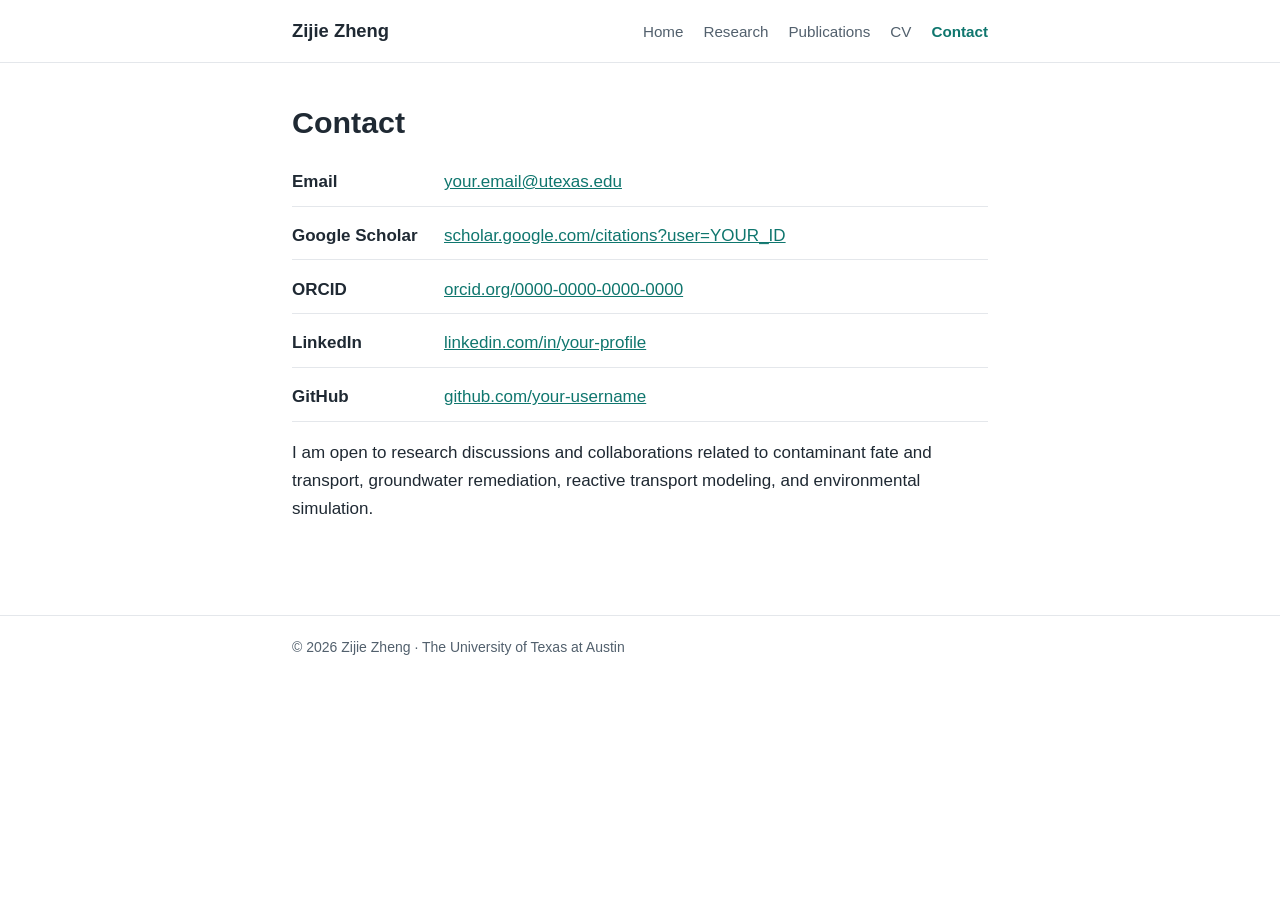
==== contact.html @ 678853e4 "Initial academic website: Home, Research, Publications, CV, Contact Co-Authored-By: Claude Fable 5 <" ====
<!DOCTYPE html>
<html lang="en">
<head>
  <meta charset="UTF-8">
  <meta name="viewport" content="width=device-width, initial-scale=1.0">
  <title>Contact — Zijie Zheng</title>
  <meta name="description" content="Contact information for Zijie Zheng, environmental engineering Ph.D. researcher at UT Austin.">
  <link rel="stylesheet" href="css/style.css">
</head>
<body>

<header>
  <div class="header-inner">
    <a class="site-name" href="index.html">Zijie Zheng</a>
    <nav>
      <a href="index.html">Home</a>
      <a href="research.html">Research</a>
      <a href="publications.html">Publications</a>
      <a href="cv.html">CV</a>
      <a href="contact.html" class="active">Contact</a>
    </nav>
  </div>
</header>

<main>
  <h1>Contact</h1>

  <!-- EDIT: replace the placeholder values and # links below -->
  <ul class="contact-list">
    <li>
      <span class="contact-label">Email</span>
      <a href="mailto:your.email@utexas.edu">your.email@utexas.edu</a>
    </li>
    <li>
      <span class="contact-label">Google Scholar</span>
      <a href="#">scholar.google.com/citations?user=YOUR_ID</a>
    </li>
    <li>
      <span class="contact-label">ORCID</span>
      <a href="#">orcid.org/0000-0000-0000-0000</a>
    </li>
    <li>
      <span class="contact-label">LinkedIn</span>
      <a href="#">linkedin.com/in/your-profile</a>
    </li>
    <li>
      <span class="contact-label">GitHub</span>
      <a href="#">github.com/your-username</a>
    </li>
  </ul>

  <p>
    I am open to research discussions and collaborations related to
    contaminant fate and transport, groundwater remediation, reactive
    transport modeling, and environmental simulation.
  </p>
</main>

<footer>
  <div class="footer-inner">
    &copy; 2026 Zijie Zheng &middot; The University of Texas at Austin
  </div>
</footer>

</body>
</html>
---- css/style.css ----
/* ============================================================
   Academic website stylesheet
   To change the accent color, edit --accent and --accent-dark.
   ============================================================ */

:root {
  --accent: #0f766e;        /* calm teal */
  --accent-dark: #0d5f59;   /* darker teal for hover states */
  --text: #1f2933;          /* near-black body text */
  --text-muted: #52606d;    /* gray for secondary text */
  --border: #e4e7eb;        /* light gray borders */
  --bg-subtle: #f7f9f9;     /* very light background for cards */
  --max-width: 46rem;       /* content column width */
}

* {
  box-sizing: border-box;
}

body {
  margin: 0;
  font-family: -apple-system, BlinkMacSystemFont, "Segoe UI", Roboto,
    "Helvetica Neue", Arial, sans-serif;
  font-size: 1.0625rem;
  line-height: 1.65;
  color: var(--text);
  background: #ffffff;
}

/* ---------- Header and navigation ---------- */

header {
  border-bottom: 1px solid var(--border);
}

.header-inner {
  max-width: var(--max-width);
  margin: 0 auto;
  padding: 1rem 1.25rem;
  display: flex;
  flex-wrap: wrap;
  align-items: baseline;
  justify-content: space-between;
  gap: 0.5rem 1.5rem;
}

.site-name {
  font-size: 1.15rem;
  font-weight: 700;
  color: var(--text);
  text-decoration: none;
}

nav {
  display: flex;
  flex-wrap: wrap;
  gap: 0.25rem 1.25rem;
}

nav a {
  color: var(--text-muted);
  text-decoration: none;
  font-size: 0.95rem;
}

nav a:hover {
  color: var(--accent);
}

nav a.active {
  color: var(--accent);
  font-weight: 600;
}

/* ---------- Main content ---------- */

main {
  max-width: var(--max-width);
  margin: 0 auto;
  padding: 2.5rem 1.25rem 3rem;
}

h1 {
  font-size: 1.9rem;
  line-height: 1.25;
  margin: 0 0 0.5rem;
}

h2 {
  font-size: 1.3rem;
  margin: 2.25rem 0 0.5rem;
  padding-bottom: 0.3rem;
  border-bottom: 2px solid var(--accent);
  display: inline-block;
}

h3 {
  font-size: 1.1rem;
  margin: 1.5rem 0 0.25rem;
}

p {
  margin: 0.75rem 0;
}

a {
  color: var(--accent);
}

a:hover {
  color: var(--accent-dark);
}

ul {
  padding-left: 1.4rem;
}

li {
  margin: 0.35rem 0;
}

.tagline {
  color: var(--text-muted);
  font-size: 1.05rem;
  margin-top: 0;
}

.muted {
  color: var(--text-muted);
  font-size: 0.95rem;
}

/* ---------- Buttons and link rows ---------- */

.button-row {
  display: flex;
  flex-wrap: wrap;
  gap: 0.6rem;
  margin: 1.5rem 0;
}

.button {
  display: inline-block;
  padding: 0.5rem 1.1rem;
  border: 1.5px solid var(--accent);
  border-radius: 6px;
  color: var(--accent);
  text-decoration: none;
  font-size: 0.95rem;
  font-weight: 600;
}

.button:hover {
  background: var(--accent);
  color: #ffffff;
}

.button.primary {
  background: var(--accent);
  color: #ffffff;
}

.button.primary:hover {
  background: var(--accent-dark);
  border-color: var(--accent-dark);
}

/* ---------- Publications ---------- */

.publication {
  margin: 1.25rem 0;
  padding: 1rem 1.25rem;
  background: var(--bg-subtle);
  border-left: 3px solid var(--accent);
  border-radius: 0 6px 6px 0;
}

.publication p {
  margin: 0.2rem 0;
}

.pub-title {
  font-weight: 600;
}

.pub-venue {
  color: var(--text-muted);
  font-style: italic;
  font-size: 0.95rem;
}

/* ---------- Contact list ---------- */

.contact-list {
  list-style: none;
  padding: 0;
}

.contact-list li {
  display: flex;
  flex-wrap: wrap;
  gap: 0.5rem;
  padding: 0.6rem 0;
  border-bottom: 1px solid var(--border);
}

.contact-label {
  font-weight: 600;
  min-width: 9rem;
}

/* ---------- Footer ---------- */

footer {
  border-top: 1px solid var(--border);
  margin-top: 2rem;
}

.footer-inner {
  max-width: var(--max-width);
  margin: 0 auto;
  padding: 1.25rem;
  color: var(--text-muted);
  font-size: 0.875rem;
}

/* ---------- Small screens ---------- */

@media (max-width: 600px) {
  body {
    font-size: 1rem;
  }

  h1 {
    font-size: 1.55rem;
  }

  .header-inner {
    flex-direction: column;
    align-items: flex-start;
  }

  .contact-label {
    min-width: 100%;
  }
}
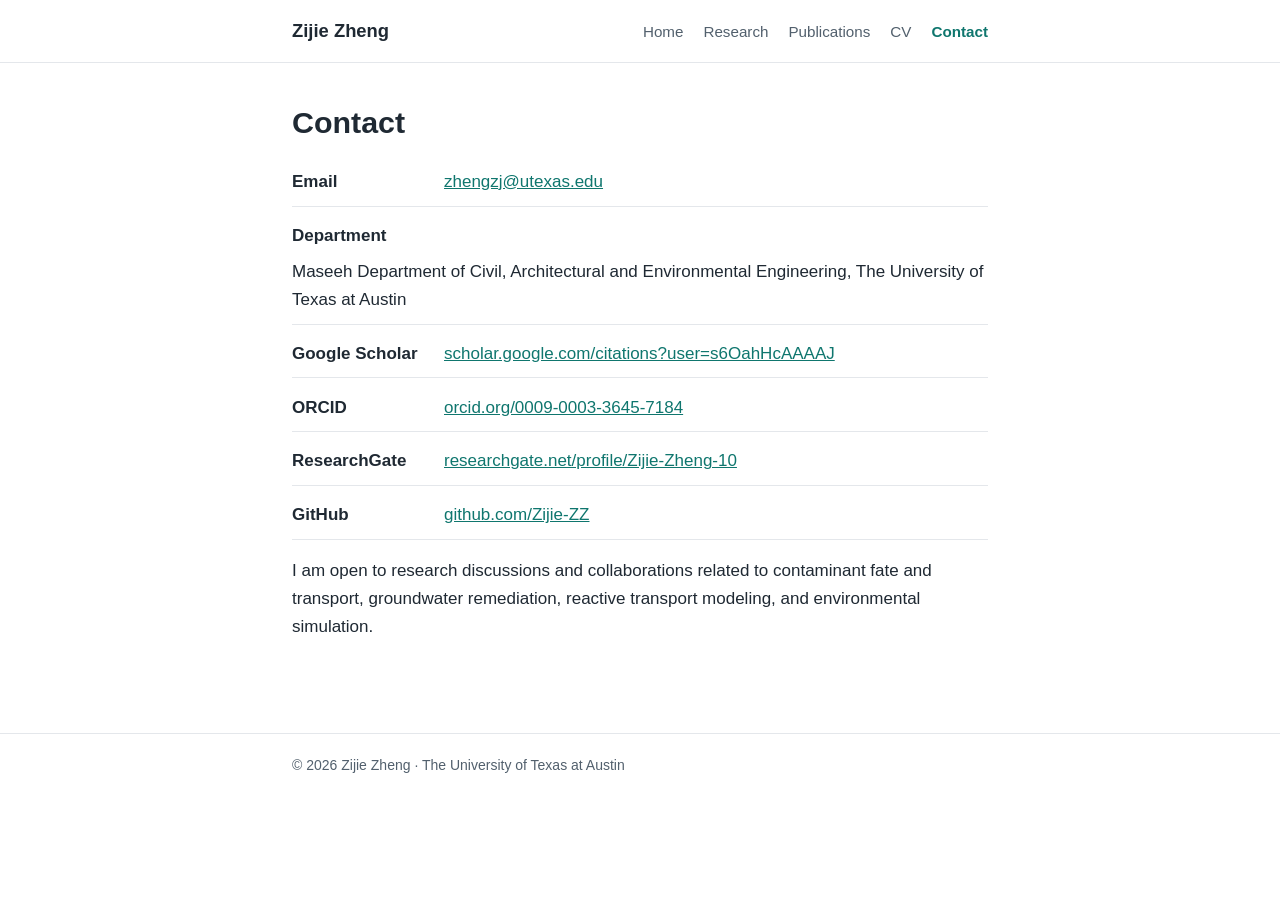
==== commit 688d4019: "Replace placeholder content with real profile data and publications Populate the site from the ORCID" ====
--- a/contact.html
+++ b/contact.html
@@ -25,27 +25,31 @@
 <main>
   <h1>Contact</h1>
 
-  <!-- EDIT: replace the placeholder values and # links below -->
   <ul class="contact-list">
     <li>
       <span class="contact-label">Email</span>
-      <a href="mailto:your.email@utexas.edu">your.email@utexas.edu</a>
+      <a href="mailto:zhengzj@utexas.edu">zhengzj@utexas.edu</a>
+    </li>
+    <li>
+      <span class="contact-label">Department</span>
+      Maseeh Department of Civil, Architectural and Environmental Engineering,
+      The University of Texas at Austin
     </li>
     <li>
       <span class="contact-label">Google Scholar</span>
-      <a href="#">scholar.google.com/citations?user=YOUR_ID</a>
+      <a href="https://scholar.google.com/citations?user=s6OahHcAAAAJ&amp;hl=en">scholar.google.com/citations?user=s6OahHcAAAAJ</a>
     </li>
     <li>
       <span class="contact-label">ORCID</span>
-      <a href="#">orcid.org/0000-0000-0000-0000</a>
+      <a href="https://orcid.org/0009-0003-3645-7184">orcid.org/0009-0003-3645-7184</a>
     </li>
     <li>
-      <span class="contact-label">LinkedIn</span>
-      <a href="#">linkedin.com/in/your-profile</a>
+      <span class="contact-label">ResearchGate</span>
+      <a href="https://www.researchgate.net/profile/Zijie-Zheng-10">researchgate.net/profile/Zijie-Zheng-10</a>
     </li>
     <li>
       <span class="contact-label">GitHub</span>
-      <a href="#">github.com/your-username</a>
+      <a href="https://github.com/Zijie-ZZ">github.com/Zijie-ZZ</a>
     </li>
   </ul>
 
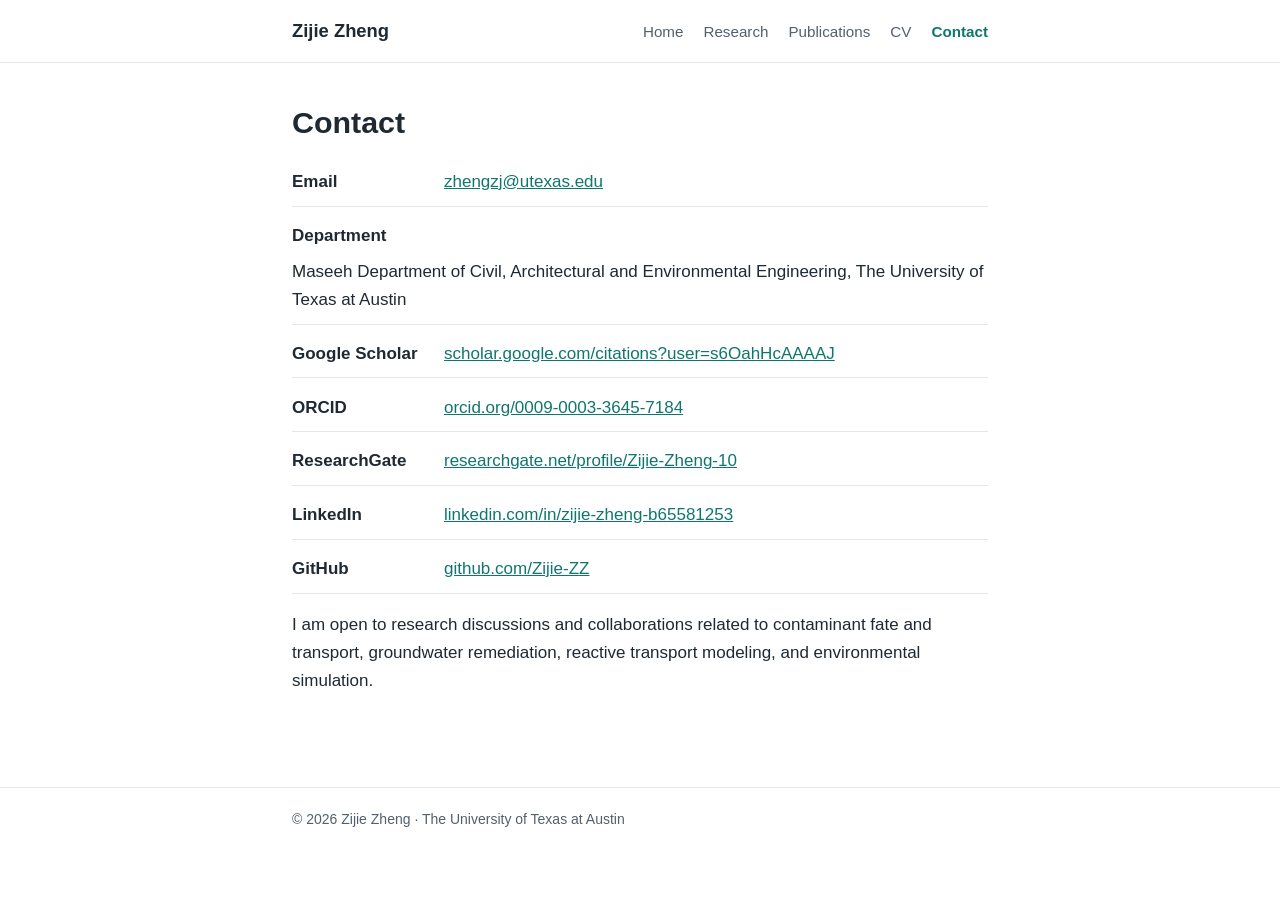
==== commit 705dad48: "Add confirmed LinkedIn profile link Author-confirmed profile URL; restores the LinkedIn button dropp" ====
--- a/contact.html
+++ b/contact.html
@@ -48,6 +48,10 @@
       <a href="https://www.researchgate.net/profile/Zijie-Zheng-10">researchgate.net/profile/Zijie-Zheng-10</a>
     </li>
     <li>
+      <span class="contact-label">LinkedIn</span>
+      <a href="https://www.linkedin.com/in/zijie-zheng-b65581253">linkedin.com/in/zijie-zheng-b65581253</a>
+    </li>
+    <li>
       <span class="contact-label">GitHub</span>
       <a href="https://github.com/Zijie-ZZ">github.com/Zijie-ZZ</a>
     </li>
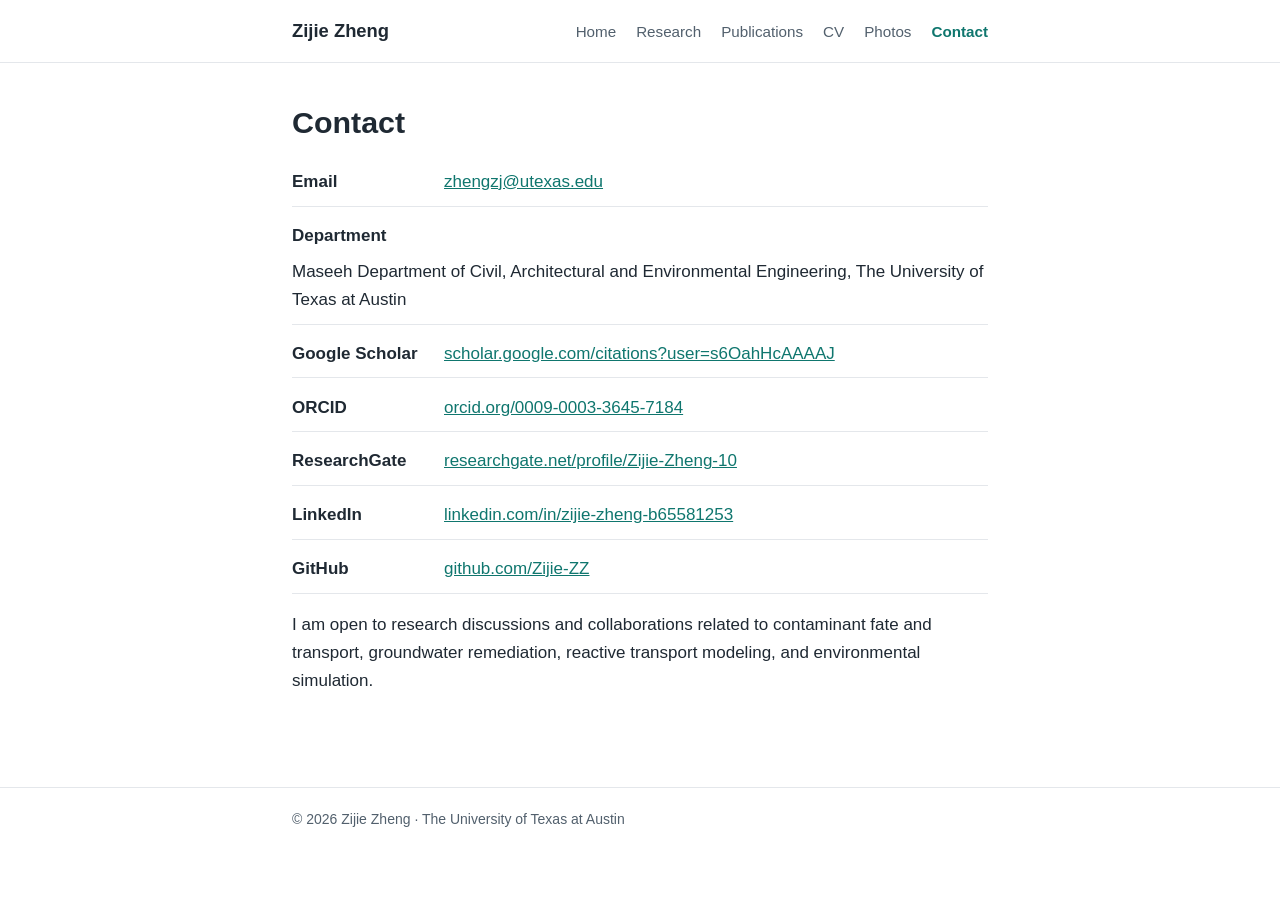
==== commit f085f8d6: "Rebuild home page and add photo gallery Home page: - Add headshot and restructure the hero - Add a R" ====
--- a/contact.html
+++ b/contact.html
@@ -17,6 +17,7 @@
       <a href="research.html">Research</a>
       <a href="publications.html">Publications</a>
       <a href="cv.html">CV</a>
+      <a href="photos.html">Photos</a>
       <a href="contact.html" class="active">Contact</a>
     </nav>
   </div>
--- a/css/style.css
+++ b/css/style.css
@@ -111,6 +111,24 @@
   color: var(--accent-dark);
 }
 
+/* Keep subscripts and superscripts from disturbing line spacing —
+   scientific notation shows up throughout this site. */
+sub,
+sup {
+  font-size: 0.75em;
+  line-height: 0;
+  position: relative;
+  vertical-align: baseline;
+}
+
+sub {
+  bottom: -0.25em;
+}
+
+sup {
+  top: -0.5em;
+}
+
 ul {
   padding-left: 1.4rem;
 }
@@ -224,6 +242,167 @@
   font-size: 0.875rem;
 }
 
+/* ---------- Home page hero ---------- */
+
+.hero {
+  display: flex;
+  align-items: flex-start;
+  gap: 2rem;
+}
+
+.hero-text {
+  flex: 1 1 0;
+  min-width: 0;
+}
+
+.hero-text h1 {
+  margin-top: 0;
+}
+
+.profile-photo {
+  flex: 0 0 auto;
+  width: 9.5rem;
+  height: 9.5rem;
+  border-radius: 50%;
+  object-fit: cover;
+}
+
+/* ---------- Research highlights ---------- */
+
+.highlight {
+  margin: 2rem 0 2.5rem;
+}
+
+.highlight h3 {
+  margin: 0 0 0.35rem;
+}
+
+.highlight-figure {
+  margin: 0 0 0.9rem;
+  padding: 0.9rem;
+  background: var(--bg-subtle);
+  border: 1px solid var(--border);
+  border-radius: 8px;
+}
+
+.highlight-figure img {
+  display: block;
+  width: 100%;
+  height: auto;
+  border-radius: 4px;
+}
+
+.highlight p {
+  margin: 0.35rem 0 0;
+}
+
+/* A second figure inside the same highlight needs room above it. */
+.highlight p + .highlight-figure {
+  margin-top: 1.35rem;
+}
+
+.highlight .highlight-meta {
+  color: var(--text-muted);
+  font-size: 0.9rem;
+  margin-top: 0.5rem;
+}
+
+.section-more {
+  margin-top: 1.5rem;
+  font-weight: 600;
+}
+
+/* ---------- News ---------- */
+
+.news {
+  list-style: none;
+  padding: 0;
+  margin: 1rem 0 0;
+}
+
+.news li {
+  display: flex;
+  flex-wrap: wrap;
+  gap: 0.25rem 1rem;
+  padding: 0.7rem 0;
+  border-bottom: 1px solid var(--border);
+  margin: 0;
+}
+
+.news-date {
+  flex: 0 0 5.5rem;
+  color: var(--text-muted);
+  font-size: 0.9rem;
+  font-variant-numeric: tabular-nums;
+  padding-top: 0.1rem;
+}
+
+.news-body {
+  flex: 1 1 16rem;
+  min-width: 0;
+}
+
+/* ---------- Photo gallery ---------- */
+
+.photo-grid {
+  display: grid;
+  grid-template-columns: repeat(auto-fill, minmax(13rem, 1fr));
+  gap: 1.25rem;
+  margin: 1.5rem 0 0;
+  padding: 0;
+  list-style: none;
+}
+
+.photo-item {
+  margin: 0;
+}
+
+.photo-item a {
+  display: block;
+  line-height: 0;
+  border-radius: 8px;
+  overflow: hidden;
+  border: 1px solid var(--border);
+}
+
+.photo-item img {
+  display: block;
+  width: 100%;
+  aspect-ratio: 4 / 3;
+  object-fit: cover;
+  transition: transform 0.25s ease, opacity 0.25s ease;
+}
+
+.photo-item a:hover img,
+.photo-item a:focus-visible img {
+  transform: scale(1.03);
+  opacity: 0.92;
+}
+
+.photo-item figcaption {
+  margin-top: 0.5rem;
+  line-height: 1.45;
+  color: var(--text-muted);
+  font-size: 0.9rem;
+}
+
+.photo-item figcaption strong {
+  display: block;
+  color: var(--text);
+  font-size: 0.95rem;
+  font-weight: 600;
+}
+
+.empty-note {
+  margin: 1.5rem 0;
+  padding: 1.25rem;
+  background: var(--bg-subtle);
+  border: 1px dashed var(--border);
+  border-radius: 8px;
+  color: var(--text-muted);
+  text-align: center;
+}
+
 /* ---------- Small screens ---------- */
 
 @media (max-width: 600px) {
@@ -243,4 +422,23 @@
   .contact-label {
     min-width: 100%;
   }
-}
+
+  .hero {
+    flex-direction: column-reverse;
+    align-items: center;
+    gap: 1.25rem;
+    text-align: center;
+  }
+
+  .hero .button-row {
+    justify-content: center;
+  }
+
+  .highlight-figure {
+    padding: 0.6rem;
+  }
+
+  .news-date {
+    flex: 0 0 100%;
+  }
+}
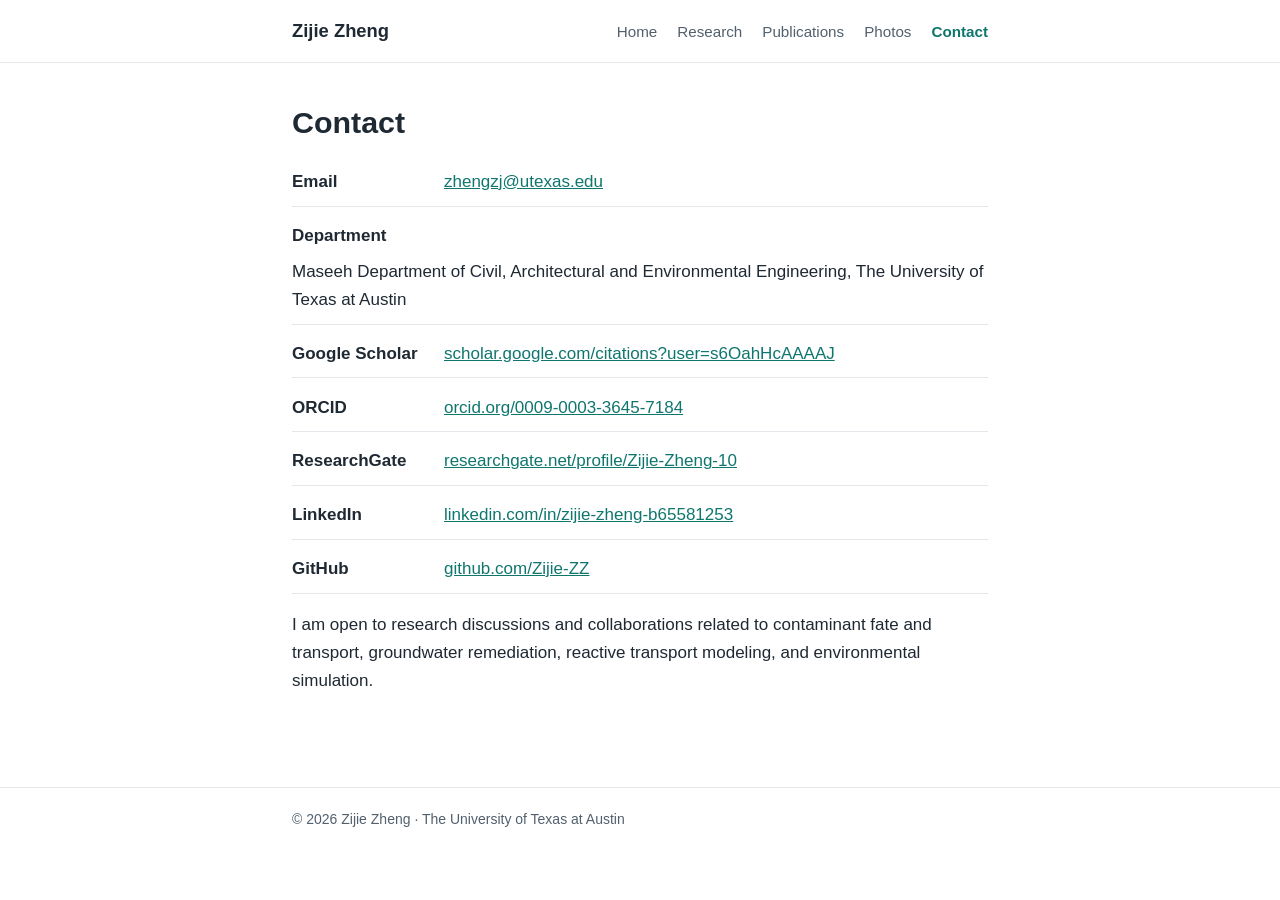
==== commit 10f9417a: "Hide the CV for now - Remove the CV entry from the nav on all six pages - Comment out the CV button " ====
--- a/contact.html
+++ b/contact.html
@@ -16,7 +16,6 @@
       <a href="index.html">Home</a>
       <a href="research.html">Research</a>
       <a href="publications.html">Publications</a>
-      <a href="cv.html">CV</a>
       <a href="photos.html">Photos</a>
       <a href="contact.html" class="active">Contact</a>
     </nav>
--- a/css/style.css
+++ b/css/style.css
@@ -277,12 +277,19 @@
   margin: 0 0 0.35rem;
 }
 
+/* Figures break out slightly wider than the text column. Multi-panel journal
+   figures need the extra width to stay legible; body text does not. */
 .highlight-figure {
-  margin: 0 0 0.9rem;
-  padding: 0.9rem;
+  margin: 0 -2.5rem 0.9rem;
+  padding: 0.75rem;
   background: var(--bg-subtle);
   border: 1px solid var(--border);
   border-radius: 8px;
+}
+
+.highlight-figure a {
+  display: block;
+  line-height: 0;
 }
 
 .highlight-figure img {
@@ -403,6 +410,17 @@
   text-align: center;
 }
 
+/* ---------- Medium screens ---------- */
+
+/* Below this the window is no longer wide enough to absorb the figure
+   breakout, so pull the figures back in line with the text column. */
+@media (max-width: 860px) {
+  .highlight-figure {
+    margin-left: 0;
+    margin-right: 0;
+  }
+}
+
 /* ---------- Small screens ---------- */
 
 @media (max-width: 600px) {
